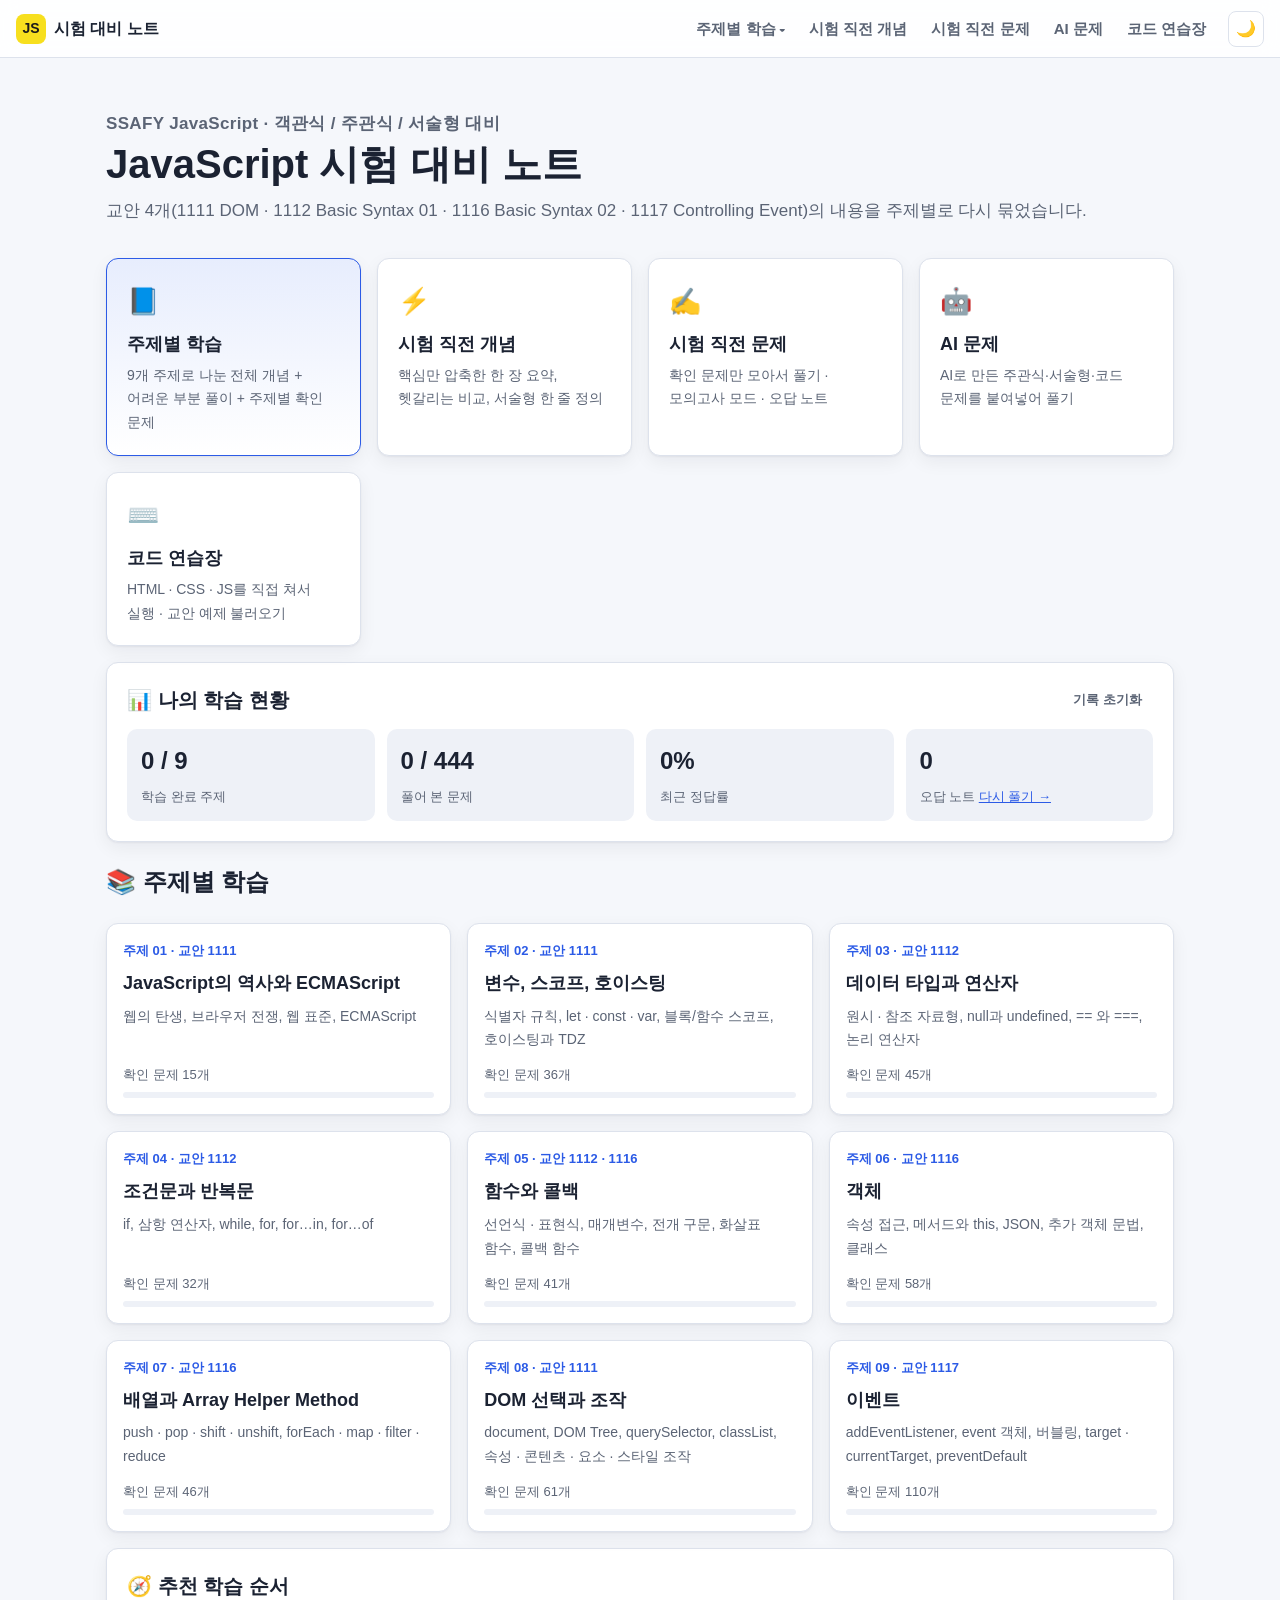
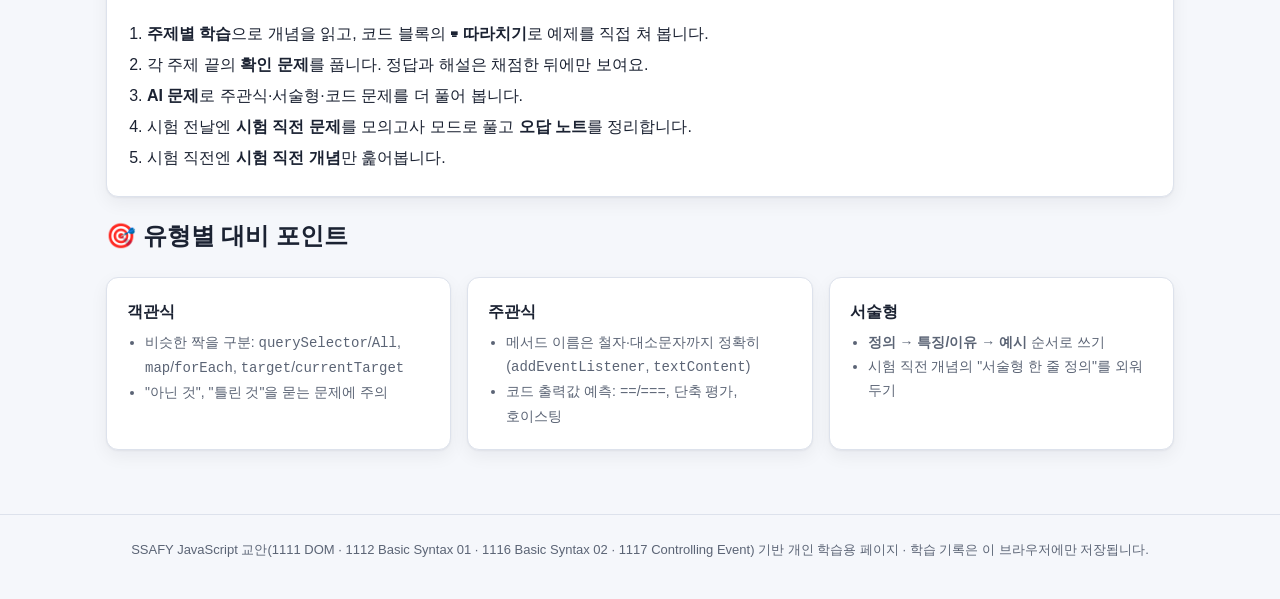
==== index.html @ dbd7b741 "JavaScript 시험 대비 학습 사이트 초기 커밋 - 주제별 개념 페이지 9개, 시험 직전 요약·문제, AI 문제 페이지, 코드 연습장 - 교안 확인 문제 44개 + AI 문제" ====
<!doctype html>
<html lang="ko">
<head>
<meta charset="utf-8">
<meta name="viewport" content="width=device-width, initial-scale=1">
<title>JS 시험 대비 노트</title>
<meta name="description" content="SSAFY JavaScript 교안(DOM, Basic Syntax 01·02, Controlling Event) 기반 객관식·주관식·서술형 시험 대비 학습 페이지">
<script>try{var t=localStorage.getItem('jsstudy:theme');if(t)document.documentElement.dataset.theme=JSON.parse(t)}catch(e){}</script>
<link rel="stylesheet" href="assets/css/style.css">
</head>
<body data-root="." data-page="home">
<header id="site-header"></header>

<main class="container">
  <section class="hero-home">
    <p class="eyebrow">SSAFY JavaScript · 객관식 / 주관식 / 서술형 대비</p>
    <h1>JavaScript 시험 대비 노트</h1>
    <p>교안 4개(1111 DOM · 1112 Basic Syntax 01 · 1116 Basic Syntax 02 · 1117 Controlling Event)의 내용을 주제별로 다시 묶었습니다.</p>
  </section>

  <div class="grid mode-grid">
    <a class="mode-card primary" href="topics/01-history.html">
      <span class="icon">📘</span><h3>주제별 학습</h3>
      <p>9개 주제로 나눈 전체 개념 + 어려운 부분 풀이 + 주제별 확인 문제</p>
    </a>
    <a class="mode-card" href="summary.html">
      <span class="icon">⚡</span><h3>시험 직전 개념</h3>
      <p>핵심만 압축한 한 장 요약, 헷갈리는 비교, 서술형 한 줄 정의</p>
    </a>
    <a class="mode-card" href="exam.html">
      <span class="icon">✍️</span><h3>시험 직전 문제</h3>
      <p>확인 문제만 모아서 풀기 · 모의고사 모드 · 오답 노트</p>
    </a>
    <a class="mode-card" href="ai.html">
      <span class="icon">🤖</span><h3>AI 문제</h3>
      <p>AI로 만든 주관식·서술형·코드 문제를 붙여넣어 풀기</p>
    </a>
    <a class="mode-card" href="playground.html">
      <span class="icon">⌨️</span><h3>코드 연습장</h3>
      <p>HTML · CSS · JS를 직접 쳐서 실행 · 교안 예제 불러오기</p>
    </a>
  </div>

  <section class="panel">
    <div class="row" style="justify-content:space-between">
      <h2 style="margin:0">📊 나의 학습 현황</h2>
      <button type="button" class="btn btn-ghost btn-sm" id="reset-progress">기록 초기화</button>
    </div>
    <div class="stat-row" id="home-stats" style="margin-top:12px"></div>
  </section>

  <section>
    <h2>📚 주제별 학습</h2>
    <div class="grid topic-grid" id="topic-grid"></div>
  </section>

  <section class="panel">
    <h2>🧭 추천 학습 순서</h2>
    <ol class="guide-list">
      <li><b>주제별 학습</b>으로 개념을 읽고, 코드 블록의 <b>⌨ 따라치기</b>로 예제를 직접 쳐 봅니다.</li>
      <li>각 주제 끝의 <b>확인 문제</b>를 풉니다. 정답과 해설은 채점한 뒤에만 보여요.</li>
      <li><b>AI 문제</b>로 주관식·서술형·코드 문제를 더 풀어 봅니다.</li>
      <li>시험 전날엔 <b>시험 직전 문제</b>를 모의고사 모드로 풀고 <b>오답 노트</b>를 정리합니다.</li>
      <li>시험 직전엔 <b>시험 직전 개념</b>만 훑어봅니다.</li>
    </ol>
  </section>

  <section>
    <h2>🎯 유형별 대비 포인트</h2>
    <div class="grid tip-grid">
      <div class="panel">
        <h3>객관식</h3>
        <ul>
          <li>비슷한 짝을 구분: <code>querySelector</code>/<code>All</code>, <code>map</code>/<code>forEach</code>, <code>target</code>/<code>currentTarget</code></li>
          <li>"아닌 것", "틀린 것"을 묻는 문제에 주의</li>
        </ul>
      </div>
      <div class="panel">
        <h3>주관식</h3>
        <ul>
          <li>메서드 이름은 철자·대소문자까지 정확히 (<code>addEventListener</code>, <code>textContent</code>)</li>
          <li>코드 출력값 예측: <code>==</code>/<code>===</code>, 단축 평가, 호이스팅</li>
        </ul>
      </div>
      <div class="panel">
        <h3>서술형</h3>
        <ul>
          <li><b>정의 → 특징/이유 → 예시</b> 순서로 쓰기</li>
          <li>시험 직전 개념의 "서술형 한 줄 정의"를 외워 두기</li>
        </ul>
      </div>
    </div>
  </section>
</main>

<script src="data/topics.js"></script>
<script src="data/questions.js"></script>
<script src="data/ai-questions.js"></script>
<script src="assets/js/common.js"></script>
<script src="assets/js/home.js"></script>
</body>
</html>
---- assets/css/style.css ----
/* =========================================================
   JS 시험 대비 노트 – 공통 스타일
   ========================================================= */
:root {
  --bg: #f5f7fb;
  --surface: #ffffff;
  --surface-2: #eef1f7;
  --border: #dde2ec;
  --text: #1b2232;
  --muted: #5b6475;
  --primary: #2c5be6;
  --primary-ink: #ffffff;
  --primary-weak: #e7edfd;
  --ok: #17803f;
  --ok-weak: #e1f4e8;
  --bad: #c93333;
  --bad-weak: #fde9e9;
  --warn: #a35f00;
  --warn-weak: #fff2db;
  --easy: #6a3fd0;
  --easy-weak: #f1ebfe;
  --tip: #0b7a8a;
  --tip-weak: #e2f5f7;
  --code-bg: #f6f8fa;
  --code-text: #1f2328;
  --code-border: #e1e6ee;
  --inline-code: #eaeef6;
  --tk-kw: #cf222e;
  --tk-str: #0a3069;
  --tk-com: #6e7781;
  --tk-num: #0550ae;
  --tk-fn: #8250df;
  --tk-tag: #116329;
  --tk-attr: #0550ae;
  --tk-bi: #953800;
  --shadow: 0 1px 2px rgba(16, 24, 40, .05), 0 6px 18px rgba(16, 24, 40, .06);
  --radius: 12px;
  --mono: "D2Coding", "JetBrains Mono", Consolas, "SFMono-Regular", Menlo, monospace;
  --sans: -apple-system, BlinkMacSystemFont, "Segoe UI", "Pretendard", "Apple SD Gothic Neo", "Malgun Gothic", "Noto Sans KR", sans-serif;
  --header-h: 58px;
  color-scheme: light;
}

@media (prefers-color-scheme: dark) {
  :root:not([data-theme="light"]) {
    --bg: #0e1320; --surface: #161c2b; --surface-2: #1d2436; --border: #2b3448; --text: #e6e9f0; --muted: #9aa3b5;
    --primary: #7a9bff; --primary-ink: #0e1320; --primary-weak: #1f2a4a;
    --ok: #4cc77d; --ok-weak: #15301f; --bad: #ff7a7a; --bad-weak: #3a1a1d; --warn: #ffb547; --warn-weak: #392b12;
    --easy: #b69bff; --easy-weak: #2a2147; --tip: #55d0dd; --tip-weak: #12303a;
    --code-bg: #0d1117; --code-text: #e6edf3; --code-border: #283041; --inline-code: #232b3e;
    --tk-kw: #ff7b72; --tk-str: #a5d6ff; --tk-com: #8b949e; --tk-num: #79c0ff; --tk-fn: #d2a8ff; --tk-tag: #7ee787; --tk-attr: #79c0ff; --tk-bi: #ffa657;
    --shadow: 0 1px 2px rgba(0, 0, 0, .3), 0 6px 18px rgba(0, 0, 0, .25);
    color-scheme: dark;
  }
}
:root[data-theme="dark"] {
  --bg: #0e1320; --surface: #161c2b; --surface-2: #1d2436; --border: #2b3448; --text: #e6e9f0; --muted: #9aa3b5;
  --primary: #7a9bff; --primary-ink: #0e1320; --primary-weak: #1f2a4a;
  --ok: #4cc77d; --ok-weak: #15301f; --bad: #ff7a7a; --bad-weak: #3a1a1d; --warn: #ffb547; --warn-weak: #392b12;
  --easy: #b69bff; --easy-weak: #2a2147; --tip: #55d0dd; --tip-weak: #12303a;
  --code-bg: #0d1117; --code-text: #e6edf3; --code-border: #283041; --inline-code: #232b3e;
  --tk-kw: #ff7b72; --tk-str: #a5d6ff; --tk-com: #8b949e; --tk-num: #79c0ff; --tk-fn: #d2a8ff; --tk-tag: #7ee787; --tk-attr: #79c0ff; --tk-bi: #ffa657;
  --shadow: 0 1px 2px rgba(0, 0, 0, .3), 0 6px 18px rgba(0, 0, 0, .25);
  color-scheme: dark;
}

* { box-sizing: border-box; }
html { scroll-padding-top: calc(var(--header-h) + 16px); }
body {
  margin: 0; background: var(--bg); color: var(--text); font-family: var(--sans);
  font-size: 16px; line-height: 1.7; -webkit-font-smoothing: antialiased; word-break: keep-all; overflow-wrap: anywhere;
}
a { color: var(--primary); }
img { max-width: 100%; }
button, input, select, textarea { font: inherit; color: inherit; }
code, pre, kbd, .mono { font-family: var(--mono); }
kbd { background: var(--surface-2); border: 1px solid var(--border); border-bottom-width: 2px; border-radius: 6px; padding: 0 6px; font-size: .85em; }
[hidden] { display: none !important; }

/* ---------- 헤더 ---------- */
.site-header {
  position: sticky; top: 0; z-index: 50; height: var(--header-h);
  background: var(--surface);
  background: color-mix(in srgb, var(--surface) 88%, transparent); backdrop-filter: blur(8px); -webkit-backdrop-filter: blur(8px);
  border-bottom: 1px solid var(--border);
}
.nav-inner { max-width: 1280px; margin: 0 auto; height: 100%; display: flex; align-items: center; gap: 12px; padding: 0 16px; }
.brand { display: flex; align-items: center; gap: 8px; font-weight: 800; color: var(--text); text-decoration: none; white-space: nowrap; }
.brand-logo { display: inline-grid; place-items: center; width: 30px; height: 30px; border-radius: 8px; background: #f7df1e; color: #1b1b1b; font-size: 14px; font-weight: 900; }
.nav-links { display: flex; align-items: center; gap: 4px; margin-left: auto; }
.nav-links > a, .nav-topics > summary {
  padding: 6px 10px; border-radius: 8px; color: var(--muted); text-decoration: none; font-weight: 600; font-size: 15px; cursor: pointer; white-space: nowrap; list-style: none;
}
.nav-topics > summary::-webkit-details-marker { display: none; }
.nav-links > a:hover, .nav-topics > summary:hover { background: var(--surface-2); color: var(--text); }
.nav-links > a.active { color: var(--primary); background: var(--primary-weak); }
.nav-topics { position: relative; }
.nav-topics > summary::after { content: " ▾"; font-size: 12px; }
.nav-menu {
  position: absolute; right: 0; top: calc(100% + 6px); width: 300px; background: var(--surface); border: 1px solid var(--border);
  border-radius: var(--radius); box-shadow: var(--shadow); padding: 6px; display: grid;
}
.nav-menu a { padding: 8px 10px; border-radius: 8px; color: var(--text); text-decoration: none; font-size: 15px; }
.nav-menu a:hover { background: var(--surface-2); }
.nav-menu a.active { background: var(--primary-weak); color: var(--primary); font-weight: 700; }
.nav-menu .num { display: inline-block; width: 26px; color: var(--muted); font-variant-numeric: tabular-nums; }
.icon-btn {
  border: 1px solid var(--border); background: var(--surface); border-radius: 8px; width: 36px; height: 36px; cursor: pointer; display: grid; place-items: center; flex: none;
}
.icon-btn:hover { background: var(--surface-2); }
.nav-toggle { display: none; }
@media (max-width: 900px) {
  .nav-toggle { display: grid; margin-left: auto; }
  .nav-links {
    display: none; position: absolute; left: 0; right: 0; top: var(--header-h); flex-direction: column; align-items: stretch;
    background: var(--surface); border-bottom: 1px solid var(--border); padding: 8px 16px 16px; box-shadow: var(--shadow);
  }
  .site-header.open .nav-links { display: flex; max-height: calc(100vh - var(--header-h)); max-height: calc(100dvh - var(--header-h)); overflow-y: auto; }
  .nav-links > a, .nav-topics > summary { padding: 10px 10px; }
  .nav-menu { position: static; width: auto; box-shadow: none; margin-top: 4px; }
}

/* ---------- 공통 레이아웃 ---------- */
.container { max-width: 1100px; margin: 0 auto; padding: 24px 16px 64px; }
.page-hero { padding: 16px 0 8px; }
.page-hero h1 { margin: 0 0 6px; font-size: clamp(26px, 4vw, 34px); line-height: 1.3; }
.page-hero p { margin: 0; color: var(--muted); }
.eyebrow { margin: 0 0 4px; font-size: 13px; font-weight: 700; color: var(--primary); letter-spacing: .02em; }
.panel { background: var(--surface); border: 1px solid var(--border); border-radius: var(--radius); padding: 20px; box-shadow: var(--shadow); margin: 16px 0; }
.panel h2 { margin-top: 0; font-size: 20px; }
.muted { color: var(--muted); }
.small { font-size: 14px; }
.row { display: flex; flex-wrap: wrap; gap: 8px; align-items: center; }
.grid { display: grid; gap: 16px; }
.site-footer { border-top: 1px solid var(--border); color: var(--muted); font-size: 13px; text-align: center; padding: 24px 16px 40px; }

.btn {
  display: inline-flex; align-items: center; justify-content: center; gap: 6px; padding: 8px 14px; border-radius: 10px;
  border: 1px solid var(--border); background: var(--surface); color: var(--text); font-weight: 600; font-size: 15px; cursor: pointer; text-decoration: none; line-height: 1.4;
}
.btn:hover { background: var(--surface-2); }
.btn:disabled { opacity: .5; cursor: not-allowed; }
.btn-primary { background: var(--primary); border-color: var(--primary); color: var(--primary-ink); }
.btn-primary:hover { background: var(--primary); filter: brightness(1.08); }
.btn-primary kbd { background: rgba(255, 255, 255, .18); border-color: rgba(255, 255, 255, .45); color: inherit; }
.btn-ok { background: var(--ok); border-color: var(--ok); color: #fff; }
.btn-bad { background: var(--bad-weak); border-color: var(--bad); color: var(--bad); }
.btn-ghost { border-color: transparent; background: transparent; color: var(--muted); }
.btn-ghost:hover { color: var(--text); }
.btn-sm { padding: 4px 10px; font-size: 13px; border-radius: 8px; }

.badge { display: inline-flex; align-items: center; max-width: 100%; padding: 1px 8px; border-radius: 999px; font-size: 12px; font-weight: 700; background: var(--surface-2); color: var(--muted); white-space: nowrap; overflow: hidden; text-overflow: ellipsis; }
.badge-mc { background: var(--primary-weak); color: var(--primary); }
.badge-short { background: var(--tip-weak); color: var(--tip); }
.badge-essay { background: var(--easy-weak); color: var(--easy); }
.badge-code { background: var(--warn-weak); color: var(--warn); }
.badge-src.is-ai { background: var(--easy-weak); color: var(--easy); }

.toast {
  position: fixed; left: 50%; bottom: 24px; transform: translateX(-50%) translateY(20px); opacity: 0; transition: .2s;
  background: var(--text); color: var(--bg); padding: 10px 16px; border-radius: 10px; font-size: 14px; z-index: 200; pointer-events: none; max-width: calc(100% - 32px);
}
.toast.show { opacity: 1; transform: translateX(-50%) translateY(0); }

/* ---------- 홈 ---------- */
.hero-home { padding: 28px 0 8px; }
.hero-home h1 { font-size: clamp(28px, 5vw, 40px); margin: 0 0 8px; line-height: 1.25; }
.hero-home p { color: var(--muted); margin: 0; font-size: 17px; }
.mode-grid { grid-template-columns: repeat(auto-fit, minmax(240px, 1fr)); margin-top: 24px; }
.mode-card {
  display: block; background: var(--surface); border: 1px solid var(--border); border-radius: var(--radius); padding: 20px; text-decoration: none; color: var(--text);
  box-shadow: var(--shadow); transition: transform .12s, border-color .12s;
}
.mode-card:hover { transform: translateY(-2px); border-color: var(--primary); }
.mode-card .icon { font-size: 26px; }
.mode-card h3 { margin: 6px 0 4px; font-size: 18px; }
.mode-card p { margin: 0; color: var(--muted); font-size: 14px; }
.mode-card.primary { border-color: var(--primary); background: linear-gradient(180deg, var(--primary-weak), var(--surface)); }
.stat-row { display: grid; grid-template-columns: repeat(auto-fit, minmax(140px, 1fr)); gap: 12px; }
.stat { background: var(--surface-2); border-radius: 10px; padding: 12px 14px; }
.stat b { display: block; font-size: 24px; font-variant-numeric: tabular-nums; }
.stat span { color: var(--muted); font-size: 13px; }
.topic-grid { grid-template-columns: repeat(auto-fill, minmax(300px, 1fr)); }
.topic-card {
  display: flex; flex-direction: column; gap: 6px; background: var(--surface); border: 1px solid var(--border); border-radius: var(--radius);
  padding: 16px; text-decoration: none; color: var(--text); box-shadow: var(--shadow); position: relative;
}
.topic-card:hover { border-color: var(--primary); }
.topic-card .no { font-size: 13px; font-weight: 800; color: var(--primary); }
.topic-card h3 { margin: 0; font-size: 18px; }
.topic-card p { margin: 0; color: var(--muted); font-size: 14px; }
.topic-card .meta { display: flex; gap: 8px; flex-wrap: wrap; margin-top: auto; padding-top: 6px; font-size: 13px; color: var(--muted); }
.topic-card .done-mark { position: absolute; top: 14px; right: 14px; font-size: 13px; font-weight: 700; color: var(--ok); }
.meter { height: 6px; background: var(--surface-2); border-radius: 99px; overflow: hidden; }
.meter > i { display: block; height: 100%; background: var(--ok); border-radius: 99px; }
.guide-list { margin: 0; padding-left: 20px; }
.guide-list li { margin: 4px 0; }
.tip-grid { grid-template-columns: repeat(auto-fit, minmax(240px, 1fr)); }
.tip-grid .panel { margin: 0; }
.tip-grid h3 { margin: 0 0 6px; font-size: 16px; }
.tip-grid ul { margin: 0; padding-left: 18px; font-size: 14px; color: var(--muted); }

/* ---------- 주제 페이지 ---------- */
.topic-layout { max-width: 1280px; margin: 0 auto; display: grid; grid-template-columns: 250px minmax(0, 1fr); gap: 32px; padding: 24px 16px 64px; }
.toc { position: sticky; top: calc(var(--header-h) + 16px); align-self: start; max-height: calc(100vh - var(--header-h) - 32px); overflow: auto; font-size: 14px; }
.toc-title { font-weight: 800; font-size: 13px; color: var(--muted); margin: 0 0 8px; }
.toc a { display: block; padding: 4px 10px; color: var(--muted); text-decoration: none; border-left: 2px solid var(--border); line-height: 1.45; }
.toc a.lv3 { padding-left: 22px; font-size: 13px; }
.toc a:hover { color: var(--text); }
.toc a.active { color: var(--primary); border-left-color: var(--primary); font-weight: 700; }
.toc-mobile { display: none; }
@media (max-width: 980px) {
  .topic-layout { grid-template-columns: minmax(0, 1fr); }
  .toc { display: none; }
  .toc-mobile { display: block; margin: 8px 0 16px; }
  .toc-mobile summary { cursor: pointer; font-weight: 700; }
  .toc-mobile a { display: block; padding: 3px 0; font-size: 14px; }
  .toc-mobile a.lv3 { padding-left: 14px; }
}
.topic-main { min-width: 0; }
.topic-title { margin: 0 0 6px; font-size: clamp(26px, 4vw, 34px); line-height: 1.3; }
.topic-desc { margin: 0 0 12px; color: var(--muted); }
.legend { display: flex; flex-wrap: wrap; gap: 6px 14px; font-size: 13px; color: var(--muted); margin: 8px 0 0; }
.topic-actions { display: flex; flex-wrap: wrap; gap: 8px; align-items: center; margin: 12px 0 4px; }
.done-check { display: inline-flex; align-items: center; gap: 6px; font-weight: 600; font-size: 15px; cursor: pointer; padding: 6px 10px; border: 1px solid var(--border); border-radius: 10px; background: var(--surface); }
.done-check input { width: 18px; height: 18px; accent-color: var(--ok); }
.topic-nav { display: grid; grid-template-columns: 1fr 1fr; gap: 12px; margin-top: 40px; }
.topic-nav a { display: block; padding: 14px 16px; border: 1px solid var(--border); border-radius: var(--radius); background: var(--surface); text-decoration: none; color: var(--text); }
.topic-nav a:hover { border-color: var(--primary); }
.topic-nav small { display: block; color: var(--muted); }
.topic-nav .next { text-align: right; grid-column: 2; }
.loading { color: var(--muted); }
.error-box { background: var(--bad-weak); border: 1px solid var(--bad); border-radius: var(--radius); padding: 16px; }

/* ---------- 마크다운 본문 ---------- */
.md { font-size: 16.5px; }
.md h1 { font-size: 28px; }
.md h2 { font-size: 24px; margin: 48px 0 12px; padding-bottom: 8px; border-bottom: 1px solid var(--border); line-height: 1.35; }
.md h3 { font-size: 19px; margin: 32px 0 8px; line-height: 1.4; }
.md h4 { font-size: 17px; margin: 24px 0 6px; }
.md > :first-child { margin-top: 0; }
.md p { margin: 10px 0; }
.md ul, .md ol { padding-left: 24px; margin: 8px 0; }
.md li { margin: 3px 0; }
.md li > ul, .md li > ol { margin: 2px 0; }
.md :not(pre) > code { background: var(--inline-code); padding: 1px 6px; border-radius: 6px; font-size: .88em; }
.md hr { border: 0; border-top: 1px dashed var(--border); margin: 32px 0; }
.md strong { font-weight: 800; }
.table-wrap { overflow-x: auto; margin: 12px 0; border: 1px solid var(--border); border-radius: 10px; }
.md table { border-collapse: collapse; width: 100%; font-size: 15px; background: var(--surface); }
.md th, .md td { border-bottom: 1px solid var(--border); padding: 8px 12px; text-align: left; vertical-align: top; }
.md th { background: var(--surface-2); font-weight: 800; white-space: nowrap; }
.md tr:last-child td { border-bottom: 0; }
.md blockquote { margin: 14px 0; padding: 12px 16px; border-left: 4px solid var(--border); background: var(--surface); border-radius: 0 10px 10px 0; }
.md blockquote > :first-child { margin-top: 0; }
.md blockquote > :last-child { margin-bottom: 0; }
.md blockquote.callout-easy { border-left-color: var(--easy); background: var(--easy-weak); }
.md blockquote.callout-tip { border-left-color: var(--tip); background: var(--tip-weak); }
.md blockquote.callout-warn { border-left-color: var(--warn); background: var(--warn-weak); }
.md blockquote.callout-extra { border-left-color: var(--primary); background: var(--primary-weak); }
.md blockquote.callout-def { border-left-color: var(--ok); background: var(--ok-weak); }
.md details { margin: 12px 0; border: 1px solid var(--border); border-radius: 10px; background: var(--surface); padding: 0 14px; }
.md details > summary { cursor: pointer; font-weight: 700; padding: 10px 0; color: var(--primary); }
.md details[open] { padding-bottom: 12px; }

/* ---------- 코드 블록 ---------- */
.code-block { margin: 14px 0; border: 1px solid var(--code-border); border-radius: 10px; overflow: hidden; background: var(--code-bg); }
.code-bar { display: flex; align-items: center; justify-content: space-between; gap: 8px; padding: 4px 6px 4px 12px; border-bottom: 1px solid var(--code-border); font-size: 12px; color: var(--muted); background: var(--surface-2); background: color-mix(in srgb, var(--code-bg) 80%, var(--surface-2)); }
.code-lang { font-weight: 700; text-transform: uppercase; letter-spacing: .04em; }
.code-actions { display: flex; gap: 2px; flex-wrap: wrap; }
.code-actions button { border: 0; background: transparent; color: var(--muted); font-size: 12.5px; font-weight: 600; padding: 4px 8px; border-radius: 6px; cursor: pointer; }
.code-actions button:hover { background: var(--surface-2); color: var(--text); }
.code-block pre, pre.q-code { margin: 0; padding: 14px 16px; overflow-x: auto; background: var(--code-bg); color: var(--code-text); font-size: 14px; line-height: 1.6; tab-size: 2; }
pre.q-code { border: 1px solid var(--code-border); border-radius: 10px; margin: 10px 0; }
.code-block pre code, pre.q-code code { background: none; padding: 0; font-size: inherit; }
.hljs-keyword, .hljs-selector-tag, .hljs-meta .hljs-keyword { color: var(--tk-kw); }
.hljs-string, .hljs-regexp, .hljs-template-string { color: var(--tk-str); }
.hljs-comment, .hljs-quote { color: var(--tk-com); font-style: italic; }
.hljs-number, .hljs-literal, .hljs-attr, .hljs-variable.constant_ { color: var(--tk-num); }
.hljs-title, .hljs-title.function_, .hljs-title.class_ { color: var(--tk-fn); }
.hljs-name, .hljs-selector-class, .hljs-selector-id { color: var(--tk-tag); }
.hljs-attribute, .hljs-property { color: var(--tk-attr); }
.hljs-built_in, .hljs-variable.language_, .hljs-params { color: var(--tk-bi); }
.hljs-subst { color: var(--code-text); }
.hljs-tag { color: var(--code-text); }

/* ---------- 문제 카드 ---------- */
.quiz-section { margin-top: 56px; }
.quiz-section > h2 { font-size: 24px; margin: 0 0 4px; }
.quiz-sub { font-size: 18px; margin: 28px 0 8px; }
.q-list { display: grid; grid-template-columns: minmax(0, 1fr); gap: 16px; margin-top: 16px; }
.q-card { min-width: 0; background: var(--surface); border: 1px solid var(--border); border-radius: var(--radius); padding: 18px 20px; box-shadow: var(--shadow); scroll-margin-top: calc(var(--header-h) + 80px); }
.q-card.is-correct { border-color: var(--ok); }
.q-card.is-wrong { border-color: var(--bad); }
.q-head { display: flex; flex-wrap: wrap; gap: 6px; align-items: center; margin-bottom: 8px; }
.q-no { display: inline-grid; place-items: center; min-width: 28px; height: 28px; padding: 0 6px; border-radius: 8px; background: var(--text); color: var(--bg); font-weight: 800; font-size: 14px; }
.q-status { margin-left: auto; font-size: 13px; font-weight: 700; color: var(--muted); }
.q-status.ok { color: var(--ok); }
.q-status.bad { color: var(--bad); }
.q-status.wait { color: var(--warn); }
.q-text { font-size: 17px; font-weight: 600; line-height: 1.6; }
.q-text code, .q-opt code, .q-feedback code { background: var(--inline-code); padding: 1px 6px; border-radius: 6px; font-size: .9em; }
.q-options { display: grid; grid-template-columns: minmax(0, 1fr); gap: 8px; margin: 12px 0 4px; }
.q-opt { min-width: 0; display: flex; gap: 10px; align-items: flex-start; padding: 10px 12px; border: 1px solid var(--border); border-radius: 10px; cursor: pointer; background: var(--surface); }
.q-opt:hover { background: var(--surface-2); }
.q-opt input { margin-top: 5px; accent-color: var(--primary); flex: none; }
.q-opt .opt-key { font-weight: 800; color: var(--muted); flex: none; }
.q-opt .opt-text { flex: 1; min-width: 0; }
.q-opt .opt-text pre.q-code { margin: 0; }
.q-opt.selected { border-color: var(--primary); background: var(--primary-weak); }
.q-opt.is-answer { border-color: var(--ok); background: var(--ok-weak); }
.q-opt.is-answer .opt-key::after { content: " ✓"; color: var(--ok); }
.q-opt.is-wrong { border-color: var(--bad); background: var(--bad-weak); }
.q-input, .q-textarea, .code-input {
  width: 100%; border: 1px solid var(--border); border-radius: 10px; background: var(--surface); padding: 10px 12px; margin-top: 12px;
}
.q-input:focus, .q-textarea:focus, .code-input:focus { outline: 2px solid var(--primary); outline-offset: 1px; border-color: transparent; }
.q-textarea { resize: vertical; min-height: 110px; line-height: 1.6; }
.code-input { font-family: var(--mono); font-size: 14px; line-height: 1.6; tab-size: 2; resize: vertical; min-height: 160px; background: var(--code-bg); color: var(--code-text); white-space: pre; overflow: auto; }
.q-actions { display: flex; flex-wrap: wrap; gap: 8px; margin-top: 12px; }
.q-actions:empty { display: none; }
.q-console { margin-top: 10px; }
.q-feedback { margin-top: 14px; padding: 14px 16px; border-radius: 10px; background: var(--surface-2); font-size: 15.5px; }
.q-feedback p { margin: 6px 0; }
.q-feedback .result { font-weight: 800; font-size: 16px; margin-bottom: 6px; }
.q-feedback .result.ok { color: var(--ok); }
.q-feedback .result.bad { color: var(--bad); }
.q-feedback .result.wait { color: var(--warn); }
.q-feedback .expl, .q-feedback .extra, .q-feedback .model { margin-top: 10px; }
.q-feedback .extra { padding: 10px 12px; border-radius: 8px; background: var(--easy-weak); }
.q-feedback .model > div { margin-top: 4px; white-space: pre-wrap; }
.kws { margin-top: 10px; }
.kw { display: inline-block; margin: 4px 6px 0 0; padding: 2px 8px; border-radius: 999px; background: var(--surface); border: 1px solid var(--border); font-size: 13px; }
.kw.hit { border-color: var(--ok); color: var(--ok); background: var(--ok-weak); }
.self-grade { display: flex; flex-wrap: wrap; gap: 8px; align-items: center; margin-top: 12px; font-weight: 700; }
/* 빈칸 여러 개 */
.q-blanks { display: grid; gap: 8px; }
.q-blank { display: grid; grid-template-columns: minmax(64px, max-content) minmax(0, 1fr); gap: 10px; align-items: center; }
.q-blank-label { font-weight: 700; font-size: 14px; color: var(--muted); max-width: 240px; overflow-wrap: anywhere; }
.q-blank.ok .q-input { border-color: var(--ok); background: var(--ok-weak); }
.q-blank.bad .q-input { border-color: var(--bad); background: var(--bad-weak); }
.blank-answers { list-style: none; padding: 0; margin: 6px 0 4px; font-size: 14px; }
.blank-answers li { padding: 3px 0; overflow-wrap: anywhere; }
.blank-answers .bad b { color: var(--bad); }
/* 서술형 채점 기준표 */
.rubric { margin-top: 12px; }
.rubric-list { list-style: none; padding: 0; margin: 8px 0 0; display: grid; gap: 6px; }
.rubric-list label { display: grid; grid-template-columns: auto minmax(0, 1fr) auto; gap: 8px; align-items: start; padding: 8px 10px; border: 1px solid var(--border); border-radius: 8px; background: var(--surface); cursor: pointer; font-size: 14px; line-height: 1.55; }
.rubric-list input { margin-top: 4px; width: 16px; height: 16px; }
.rubric-list label:has(input:checked) { border-color: var(--ok); background: var(--ok-weak); }
.rubric-pts { font-weight: 700; white-space: nowrap; color: var(--muted); }
.rubric-text .kw { margin: 0 0 0 4px; font-size: 12px; padding: 0 6px; }
.rubric-score b { font-size: 18px; }
.review-note { margin-top: 10px; }
.test-list { list-style: none; padding: 0; margin: 8px 0 0; font-size: 14px; }
.test-list li { padding: 4px 0; }
.test-list .ok { color: var(--ok); }
.test-list .bad { color: var(--bad); }
.test-list small { display: block; color: var(--muted); font-family: var(--mono); padding-left: 22px; }

/* ---------- 콘솔 ---------- */
.console { background: var(--code-bg); border: 1px solid var(--code-border); border-radius: 10px; font-family: var(--mono); font-size: 13.5px; padding: 8px 0; max-height: 280px; overflow: auto; }
.console:empty::before { content: "실행 결과가 여기에 표시됩니다."; display: block; padding: 2px 12px; color: var(--muted); font-family: var(--sans); }
.log { padding: 2px 12px; white-space: pre-wrap; word-break: break-all; border-bottom: 1px solid color-mix(in srgb, var(--code-border) 50%, transparent); color: var(--code-text); }
.log:last-child { border-bottom: 0; }
.log-error { color: var(--bad); background: var(--bad-weak); }
.log-warn { color: var(--warn); background: var(--warn-weak); }
.log-info { color: var(--tip); }
.log-sys { color: var(--muted); font-family: var(--sans); font-size: 12.5px; }
.runner-hidden { position: absolute; width: 0; height: 0; border: 0; visibility: hidden; }

/* ---------- 시험 페이지 ---------- */
.exam-form fieldset { border: 0; padding: 0; margin: 0 0 16px; }
.exam-form legend { font-weight: 800; margin-bottom: 6px; padding: 0; }
.chips { display: flex; flex-wrap: wrap; gap: 6px; }
.chip { display: inline-flex; align-items: center; gap: 6px; padding: 5px 12px; border: 1px solid var(--border); border-radius: 999px; cursor: pointer; font-size: 14px; background: var(--surface); user-select: none; }
.chip:has(input:checked) { border-color: var(--primary); background: var(--primary-weak); color: var(--primary); font-weight: 700; }
.chip input { accent-color: var(--primary); margin: 0; }
.mode-options { display: grid; grid-template-columns: repeat(auto-fit, minmax(240px, 1fr)); gap: 8px; }
.mode-opt { display: flex; gap: 10px; padding: 12px; border: 1px solid var(--border); border-radius: 10px; cursor: pointer; }
.mode-opt:has(input:checked) { border-color: var(--primary); background: var(--primary-weak); }
.mode-opt b { display: block; }
.mode-opt span { font-size: 13px; color: var(--muted); }
.exam-bar {
  position: sticky; top: var(--header-h); z-index: 20; display: flex; flex-wrap: wrap; align-items: center; gap: 12px; padding: 10px 14px; margin: 16px 0;
  background: var(--surface);
  background: color-mix(in srgb, var(--surface) 92%, transparent); backdrop-filter: blur(8px); border: 1px solid var(--border); border-radius: var(--radius); box-shadow: var(--shadow);
}
.exam-bar .progress { flex: 1 1 180px; }
.exam-bar .progress .meter > i { background: var(--primary); }
.exam-bar .count { font-weight: 700; font-variant-numeric: tabular-nums; font-size: 14px; }
.result-panel { border-color: var(--primary); }
.score-big { font-size: 40px; font-weight: 900; line-height: 1.1; font-variant-numeric: tabular-nums; }
.jump-list { display: flex; flex-wrap: wrap; gap: 6px; margin-top: 8px; }
.jump-list a { display: inline-grid; place-items: center; min-width: 34px; height: 30px; padding: 0 8px; border-radius: 8px; text-decoration: none; font-weight: 700; font-size: 14px; }
.jump-list a.ok { background: var(--ok-weak); color: var(--ok); }
.jump-list a.bad { background: var(--bad-weak); color: var(--bad); }
.jump-list a.wait { background: var(--warn-weak); color: var(--warn); }
.history-list { list-style: none; padding: 0; margin: 0; font-size: 14px; }
.history-list li { display: flex; justify-content: space-between; gap: 12px; padding: 6px 0; border-bottom: 1px solid var(--border); }
.history-list li:last-child { border-bottom: 0; }
.empty-state { text-align: center; padding: 32px 16px; color: var(--muted); }
.empty-state .big { font-size: 40px; }

/* ---------- AI 페이지 ---------- */
.prompt-box { width: 100%; min-height: 260px; font-family: var(--mono); font-size: 13px; line-height: 1.55; border: 1px solid var(--border); border-radius: 10px; padding: 12px; background: var(--code-bg); color: var(--code-text); resize: vertical; }
.import-box { width: 100%; min-height: 180px; font-family: var(--mono); font-size: 13px; border: 1px solid var(--border); border-radius: 10px; padding: 12px; background: var(--surface); resize: vertical; }
.msg-list { margin: 8px 0 0; padding-left: 20px; font-size: 14px; }
.msg-list .err { color: var(--bad); }
.msg-list .ok { color: var(--ok); }
.count-table { font-size: 14px; border-collapse: collapse; width: 100%; }
.count-table th, .count-table td { padding: 6px 10px; border-bottom: 1px solid var(--border); text-align: left; }
.count-table td.num { text-align: right; font-variant-numeric: tabular-nums; }

/* ---------- 코드 연습장 ---------- */
.pg-wrap { max-width: 1400px; margin: 0 auto; padding: 16px; }
.pg-toolbar { display: flex; flex-wrap: wrap; gap: 8px; align-items: center; margin-bottom: 12px; }
.pg-toolbar select { padding: 7px 10px; border: 1px solid var(--border); border-radius: 10px; background: var(--surface); max-width: 100%; }
.pg-toolbar label { display: inline-flex; gap: 6px; align-items: center; font-size: 14px; }
.pg-grid { display: grid; grid-template-columns: minmax(0, 1fr) minmax(0, 1fr); gap: 12px; min-height: calc(100vh - var(--header-h) - 120px); }
@media (max-width: 900px) { .pg-grid { grid-template-columns: minmax(0, 1fr); } }
.pg-pane { display: flex; flex-direction: column; background: var(--surface); border: 1px solid var(--border); border-radius: var(--radius); overflow: hidden; min-height: 300px; }
.pg-tabs { display: flex; gap: 2px; padding: 6px 6px 0; border-bottom: 1px solid var(--border); background: var(--surface-2); }
.pg-tabs button { border: 0; background: transparent; padding: 7px 14px; border-radius: 8px 8px 0 0; font-weight: 700; font-size: 14px; color: var(--muted); cursor: pointer; }
.pg-tabs button.active { background: var(--surface); color: var(--text); }
.pg-tabs .dot { display: inline-block; width: 6px; height: 6px; border-radius: 50%; background: var(--primary); margin-left: 4px; vertical-align: middle; }
.pg-editor { flex: 1; margin: 0; border: 0; border-radius: 0; min-height: 360px; resize: none; }
.pg-editor:focus { outline: none; }
.pg-preview { flex: 1; border: 0; width: 100%; min-height: 220px; background: #fff; }
.pg-console-head { display: flex; justify-content: space-between; align-items: center; padding: 6px 10px; border-top: 1px solid var(--border); background: var(--surface-2); font-size: 13px; font-weight: 700; }
.pg-console { border: 0; border-radius: 0; max-height: 240px; min-height: 120px; }

/* ---------- 따라치기 모달 ---------- */
.modal { position: fixed; inset: 0; z-index: 100; background: rgba(10, 14, 24, .55); display: grid; place-items: center; padding: 16px; }
.modal-box { width: min(900px, 100%); max-height: calc(100vh - 32px); overflow: auto; background: var(--surface); border-radius: 14px; box-shadow: 0 20px 60px rgba(0, 0, 0, .35); padding: 18px 20px; }
.modal-head { display: flex; align-items: center; gap: 12px; }
.modal-head h3 { margin: 0; font-size: 18px; }
.modal-head .icon-btn { margin-left: auto; }
.typing-stats { display: flex; flex-wrap: wrap; gap: 14px; font-size: 13px; color: var(--muted); margin: 8px 0; font-variant-numeric: tabular-nums; }
.typing-stats b { color: var(--text); }
.typing-target { margin: 0; padding: 12px 14px; background: var(--code-bg); border: 1px solid var(--code-border); border-radius: 10px; font-family: var(--mono); font-size: 14px; line-height: 1.6; white-space: pre; overflow-x: auto; color: var(--muted); max-height: 40vh; }
.typing-target span.ok { color: var(--ok); }
.typing-target span.bad { color: #fff; background: var(--bad); border-radius: 2px; }
.typing-target span.cur { box-shadow: inset 0 -2px 0 var(--primary); background: var(--primary-weak); }
.typing-target span.nl { color: var(--border); }
.typing-target span.nl.ok { color: var(--ok); opacity: .5; }
.typing-done { margin-top: 10px; padding: 10px 12px; border-radius: 10px; background: var(--ok-weak); color: var(--ok); font-weight: 700; }
.modal-foot { display: flex; flex-wrap: wrap; gap: 8px; margin-top: 12px; }

/* ---------- 기호 입력 줄 (터치 기기에서만 보임) ---------- */
.symbol-bar { display: none; }
@media (hover: none) and (pointer: coarse) {
  .symbol-bar {
    display: flex; gap: 4px; overflow-x: auto; padding: 6px 4px; margin-top: 8px; -webkit-overflow-scrolling: touch; scrollbar-width: none;
    background: var(--surface-2); border: 1px solid var(--border); border-radius: 10px;
  }
  .symbol-bar::-webkit-scrollbar { display: none; }
  .symbol-bar button {
    flex: none; min-width: 38px; height: 36px; padding: 0 8px; border: 1px solid var(--border); border-radius: 8px;
    background: var(--surface); font-family: var(--mono); font-size: 16px; font-weight: 700; touch-action: manipulation;
  }
  .symbol-bar button:active { background: var(--primary-weak); }
  .symbol-bar + .code-input, .symbol-bar + .typing-input { margin-top: 6px; }
  .pg-pane .symbol-bar { margin: 0; border-radius: 0; border-width: 0 0 1px; }
  /* 키보드 단축키 안내는 터치 기기에선 의미가 없음 */
  .btn kbd, .kbd-hint { display: none; }
}

/* ---------- 작은 화면 ---------- */
@media (max-width: 768px) {
  /* iOS는 16px 미만 입력칸에 포커스하면 화면을 확대하므로 16px로 맞춘다 */
  input, textarea, select { font-size: 16px !important; }
  .code-input { line-height: 1.5; }
}
@media (max-width: 640px) {
  .q-blank { grid-template-columns: minmax(0, 1fr); gap: 4px; }
  .q-blank-label { white-space: normal; }
  .rubric-list label { grid-template-columns: auto minmax(0, 1fr); }
  .rubric-pts { grid-column: 2; }
  :root { --header-h: 54px; }
  body { font-size: 15.5px; }
  .nav-inner { gap: 8px; padding: 0 12px; }
  .brand { font-size: 15px; }
  .container { padding: 16px 16px 48px; }
  .topic-layout { padding: 16px 16px 48px; gap: 0; }
  .page-hero h1, .topic-title { font-size: 26px; }
  .panel { padding: 16px; margin: 12px 0; }
  .hero-home { padding-top: 16px; }
  .hero-home p { font-size: 15.5px; }
  .mode-grid { margin-top: 16px; gap: 10px; }
  .mode-card { padding: 14px 16px; display: grid; grid-template-columns: auto 1fr; column-gap: 12px; align-items: center; }
  .mode-card .icon { grid-row: span 2; font-size: 24px; }
  .mode-card h3 { margin: 0; font-size: 16px; }
  .stat-row { grid-template-columns: 1fr 1fr; gap: 8px; }
  .stat b { font-size: 20px; }
  .topic-grid { gap: 10px; }
  .topic-card { padding: 14px; }
  .tip-grid { gap: 10px; }

  .md { font-size: 16px; }
  .md h2 { font-size: 21px; margin: 36px 0 10px; }
  .md h3 { font-size: 17.5px; margin: 26px 0 6px; }
  .md ul, .md ol { padding-left: 20px; }
  .md blockquote { padding: 10px 12px; }
  .md th { white-space: normal; }
  .md th, .md td { padding: 6px 8px; font-size: 14px; }
  .legend { font-size: 12.5px; gap: 4px 10px; }
  .topic-actions { gap: 6px; }
  .topic-actions .btn, .done-check { font-size: 14px; padding: 6px 10px; }
  .toc-mobile { border: 1px solid var(--border); border-radius: 10px; padding: 8px 12px; background: var(--surface); }
  .toc-mobile[open] > div { max-height: 50vh; overflow-y: auto; margin-top: 6px; }
  .topic-nav { grid-template-columns: 1fr; gap: 8px; margin-top: 28px; }
  .topic-nav .next { grid-column: 1; }

  .code-block { margin: 12px -4px; }
  .code-block pre, pre.q-code { font-size: 13px; padding: 12px; }
  .code-bar { flex-wrap: wrap; padding: 2px 4px 2px 10px; }
  .code-actions button { padding: 6px 8px; }

  .quiz-section { margin-top: 40px; }
  .q-card { padding: 14px; }
  .q-text { font-size: 16px; }
  .q-opt { padding: 10px; gap: 8px; }
  .q-feedback { padding: 12px; font-size: 15px; }
  .q-actions .btn { flex: 1 1 auto; }
  .exam-bar { padding: 6px 8px 8px; gap: 4px 8px; margin: 12px 0; flex-wrap: wrap; }
  .exam-bar .count { margin-right: auto; }
  .exam-bar .btn { padding: 5px 10px; font-size: 14px; }
  .exam-bar .progress { flex-basis: 100%; order: 3; }
  .exam-bar .meter { height: 4px; }
  .md td:first-child, .md th:first-child { min-width: 4.5em; }
  .score-big { font-size: 32px; }
  .mode-options { grid-template-columns: 1fr; }
  .chip { font-size: 13.5px; padding: 5px 10px; }
  .history-list li { flex-direction: column; gap: 0; }
  .row > select { flex: 1 1 140px; min-width: 0; max-width: 100%; }
  .row > .row { flex: 1 1 100%; min-width: 0; }
  .row > h2 { margin: 0; }

  .pg-wrap { padding: 12px; }
  .pg-toolbar { gap: 6px; }
  .pg-toolbar select { flex: 1 1 100%; order: -1; }
  .pg-toolbar > span[style] { display: none; }
  .pg-toolbar .btn { padding: 7px 10px; font-size: 14px; }
  .pg-grid { min-height: 0; }
  .pg-pane { min-height: 0; }
  .pg-editor { min-height: 280px; }
  .pg-preview { min-height: 220px; }

  .modal { padding: 0; place-items: stretch; }
  .modal-box { width: 100%; max-height: none; height: 100%; border-radius: 0; padding: 14px; display: flex; flex-direction: column; }
  .modal-box > * { flex: none; }
  .typing-target { max-height: 30vh; font-size: 13px; padding: 10px; }
  .typing-input { min-height: 140px; }
  .modal-foot .btn { flex: 1 1 auto; }

  .toast { bottom: calc(16px + env(safe-area-inset-bottom)); }
  .site-footer { padding-bottom: calc(32px + env(safe-area-inset-bottom)); }
}
@media (max-width: 360px) {
  .brand span:last-child { display: none; }
  .stat-row { grid-template-columns: 1fr; }
}

/* ---------- 인쇄 ---------- */
@media print {
  .site-header, .toc, .toc-mobile, .code-bar, .topic-actions, .topic-nav, .site-footer, .no-print { display: none !important; }
  body { background: #fff; color: #000; }
  .topic-layout { display: block; padding: 0; }
  .md h2 { break-after: avoid; }
  .code-block, .md table, .md blockquote { break-inside: avoid; }
}
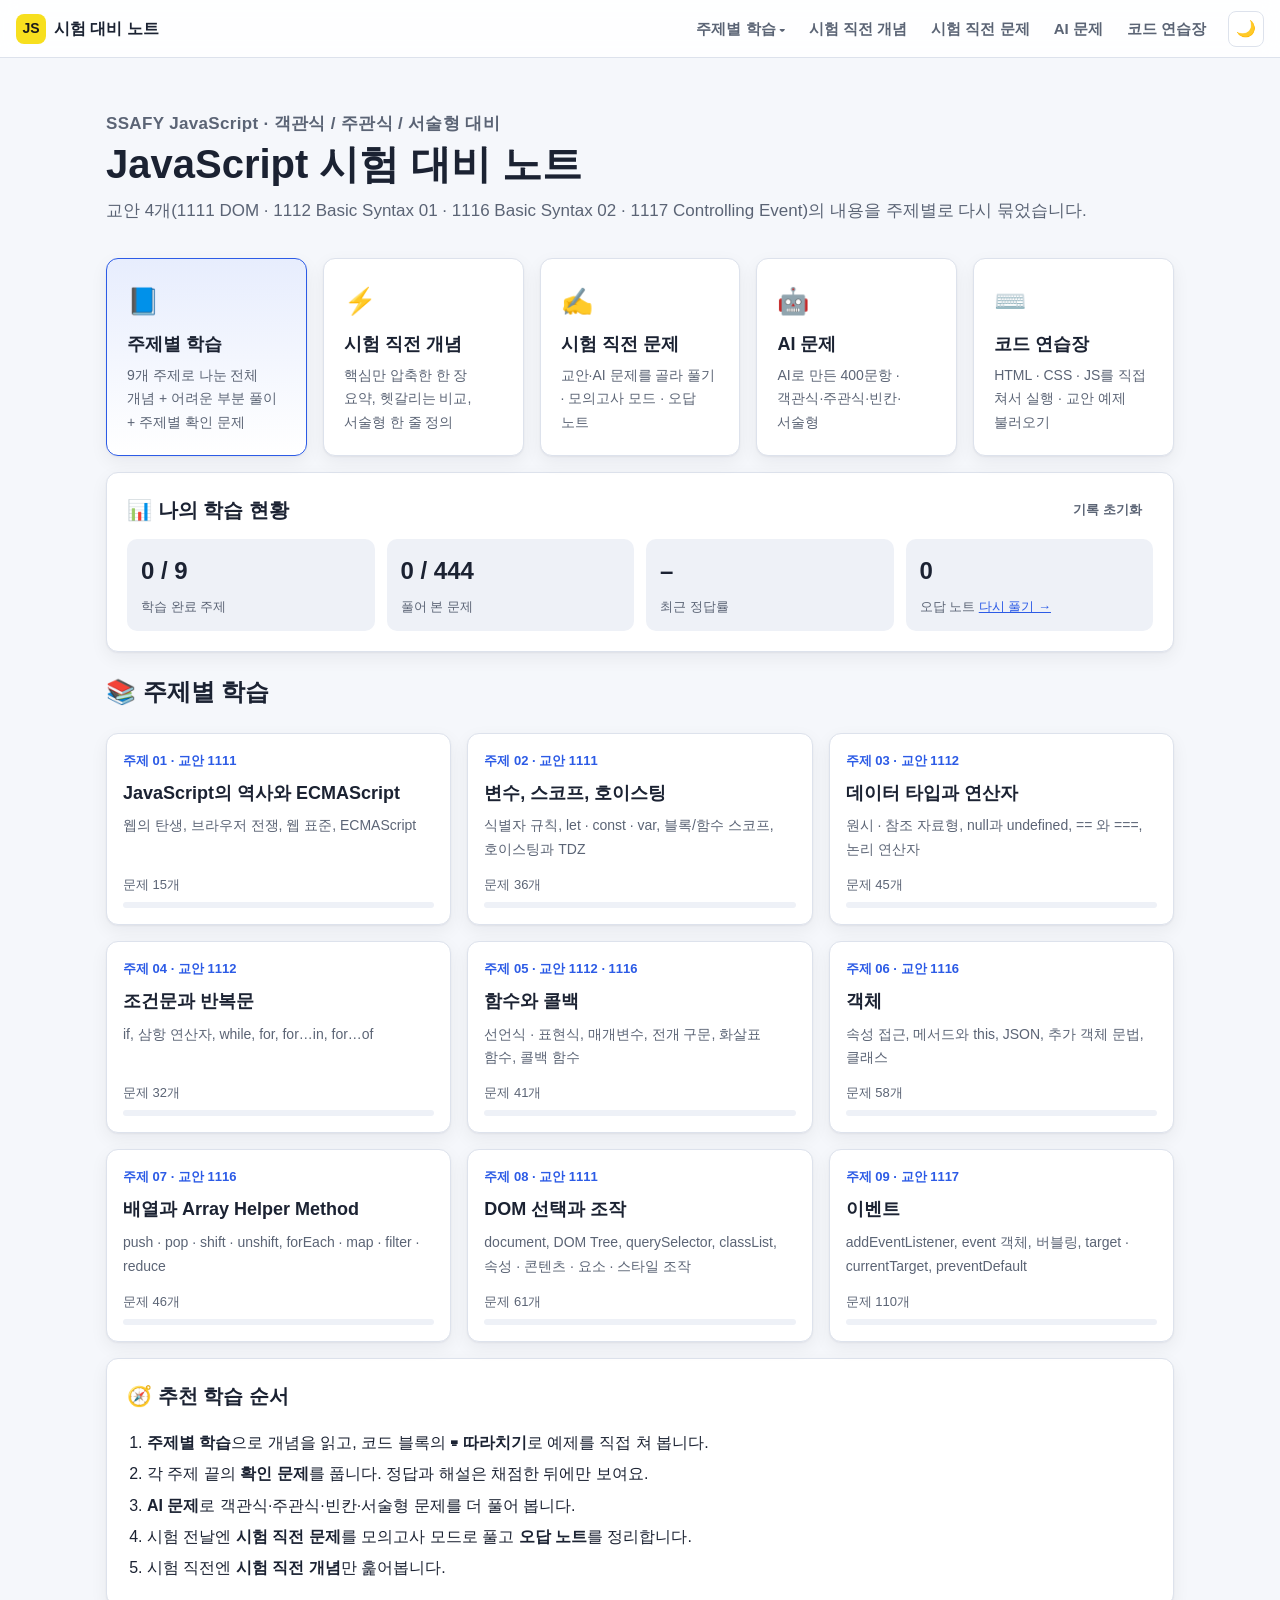
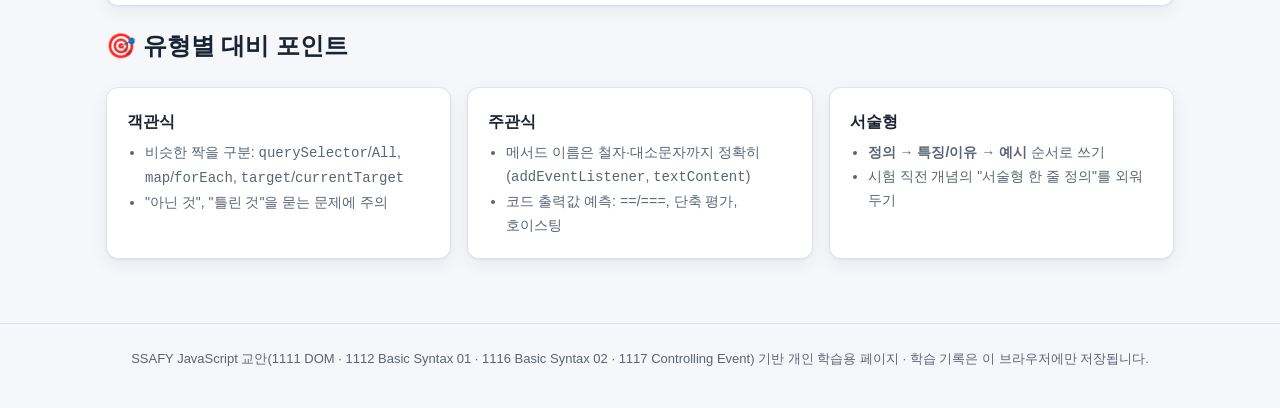
==== commit 20b7b2ac: "화면 개선: 홈 카드 배치, 본문 폭, AI 페이지 순서, 빈칸 정렬 - 홈: 메뉴 카드 5개 한 줄 배치, AI 문제 설명 갱신, 기록 없을 때 정답률 '–' - 주제·요약: 상" ====
--- a/index.html
+++ b/index.html
@@ -29,11 +29,11 @@
     </a>
     <a class="mode-card" href="exam.html">
       <span class="icon">✍️</span><h3>시험 직전 문제</h3>
-      <p>확인 문제만 모아서 풀기 · 모의고사 모드 · 오답 노트</p>
+      <p>교안·AI 문제를 골라 풀기 · 모의고사 모드 · 오답 노트</p>
     </a>
     <a class="mode-card" href="ai.html">
       <span class="icon">🤖</span><h3>AI 문제</h3>
-      <p>AI로 만든 주관식·서술형·코드 문제를 붙여넣어 풀기</p>
+      <p>AI로 만든 400문항 · 객관식·주관식·빈칸·서술형</p>
     </a>
     <a class="mode-card" href="playground.html">
       <span class="icon">⌨️</span><h3>코드 연습장</h3>
@@ -59,7 +59,7 @@
     <ol class="guide-list">
       <li><b>주제별 학습</b>으로 개념을 읽고, 코드 블록의 <b>⌨ 따라치기</b>로 예제를 직접 쳐 봅니다.</li>
       <li>각 주제 끝의 <b>확인 문제</b>를 풉니다. 정답과 해설은 채점한 뒤에만 보여요.</li>
-      <li><b>AI 문제</b>로 주관식·서술형·코드 문제를 더 풀어 봅니다.</li>
+      <li><b>AI 문제</b>로 객관식·주관식·빈칸·서술형 문제를 더 풀어 봅니다.</li>
       <li>시험 전날엔 <b>시험 직전 문제</b>를 모의고사 모드로 풀고 <b>오답 노트</b>를 정리합니다.</li>
       <li>시험 직전엔 <b>시험 직전 개념</b>만 훑어봅니다.</li>
     </ol>
--- a/assets/css/style.css
+++ b/assets/css/style.css
@@ -166,7 +166,7 @@
 .hero-home { padding: 28px 0 8px; }
 .hero-home h1 { font-size: clamp(28px, 5vw, 40px); margin: 0 0 8px; line-height: 1.25; }
 .hero-home p { color: var(--muted); margin: 0; font-size: 17px; }
-.mode-grid { grid-template-columns: repeat(auto-fit, minmax(240px, 1fr)); margin-top: 24px; }
+.mode-grid { grid-template-columns: repeat(auto-fit, minmax(190px, 1fr)); margin-top: 24px; }
 .mode-card {
   display: block; background: var(--surface); border: 1px solid var(--border); border-radius: var(--radius); padding: 20px; text-decoration: none; color: var(--text);
   box-shadow: var(--shadow); transition: transform .12s, border-color .12s;
@@ -217,11 +217,11 @@
   .toc-mobile a { display: block; padding: 3px 0; font-size: 14px; }
   .toc-mobile a.lv3 { padding-left: 14px; }
 }
-.topic-main { min-width: 0; }
+.topic-main { min-width: 0; max-width: 880px; }
 .topic-title { margin: 0 0 6px; font-size: clamp(26px, 4vw, 34px); line-height: 1.3; }
 .topic-desc { margin: 0 0 12px; color: var(--muted); }
 .legend { display: flex; flex-wrap: wrap; gap: 6px 14px; font-size: 13px; color: var(--muted); margin: 8px 0 0; }
-.topic-actions { display: flex; flex-wrap: wrap; gap: 8px; align-items: center; margin: 12px 0 4px; }
+.topic-actions { display: flex; flex-wrap: wrap; gap: 8px; align-items: center; margin: 12px 0 28px; }
 .done-check { display: inline-flex; align-items: center; gap: 6px; font-weight: 600; font-size: 15px; cursor: pointer; padding: 6px 10px; border: 1px solid var(--border); border-radius: 10px; background: var(--surface); }
 .done-check input { width: 18px; height: 18px; accent-color: var(--ok); }
 .topic-nav { display: grid; grid-template-columns: 1fr 1fr; gap: 12px; margin-top: 40px; }
@@ -336,6 +336,7 @@
 /* 빈칸 여러 개 */
 .q-blanks { display: grid; gap: 8px; }
 .q-blank { display: grid; grid-template-columns: minmax(64px, max-content) minmax(0, 1fr); gap: 10px; align-items: center; }
+.q-blank .q-input { margin: 0; }
 .q-blank-label { font-weight: 700; font-size: 14px; color: var(--muted); max-width: 240px; overflow-wrap: anywhere; }
 .q-blank.ok .q-input { border-color: var(--ok); background: var(--ok-weak); }
 .q-blank.bad .q-input { border-color: var(--bad); background: var(--bad-weak); }
@@ -410,7 +411,7 @@
 .msg-list .ok { color: var(--ok); }
 .count-table { font-size: 14px; border-collapse: collapse; width: 100%; }
 .count-table th, .count-table td { padding: 6px 10px; border-bottom: 1px solid var(--border); text-align: left; }
-.count-table td.num { text-align: right; font-variant-numeric: tabular-nums; }
+.count-table td.num, .count-table th:not(:first-child) { text-align: right; font-variant-numeric: tabular-nums; }
 
 /* ---------- 코드 연습장 ---------- */
 .pg-wrap { max-width: 1400px; margin: 0 auto; padding: 16px; }
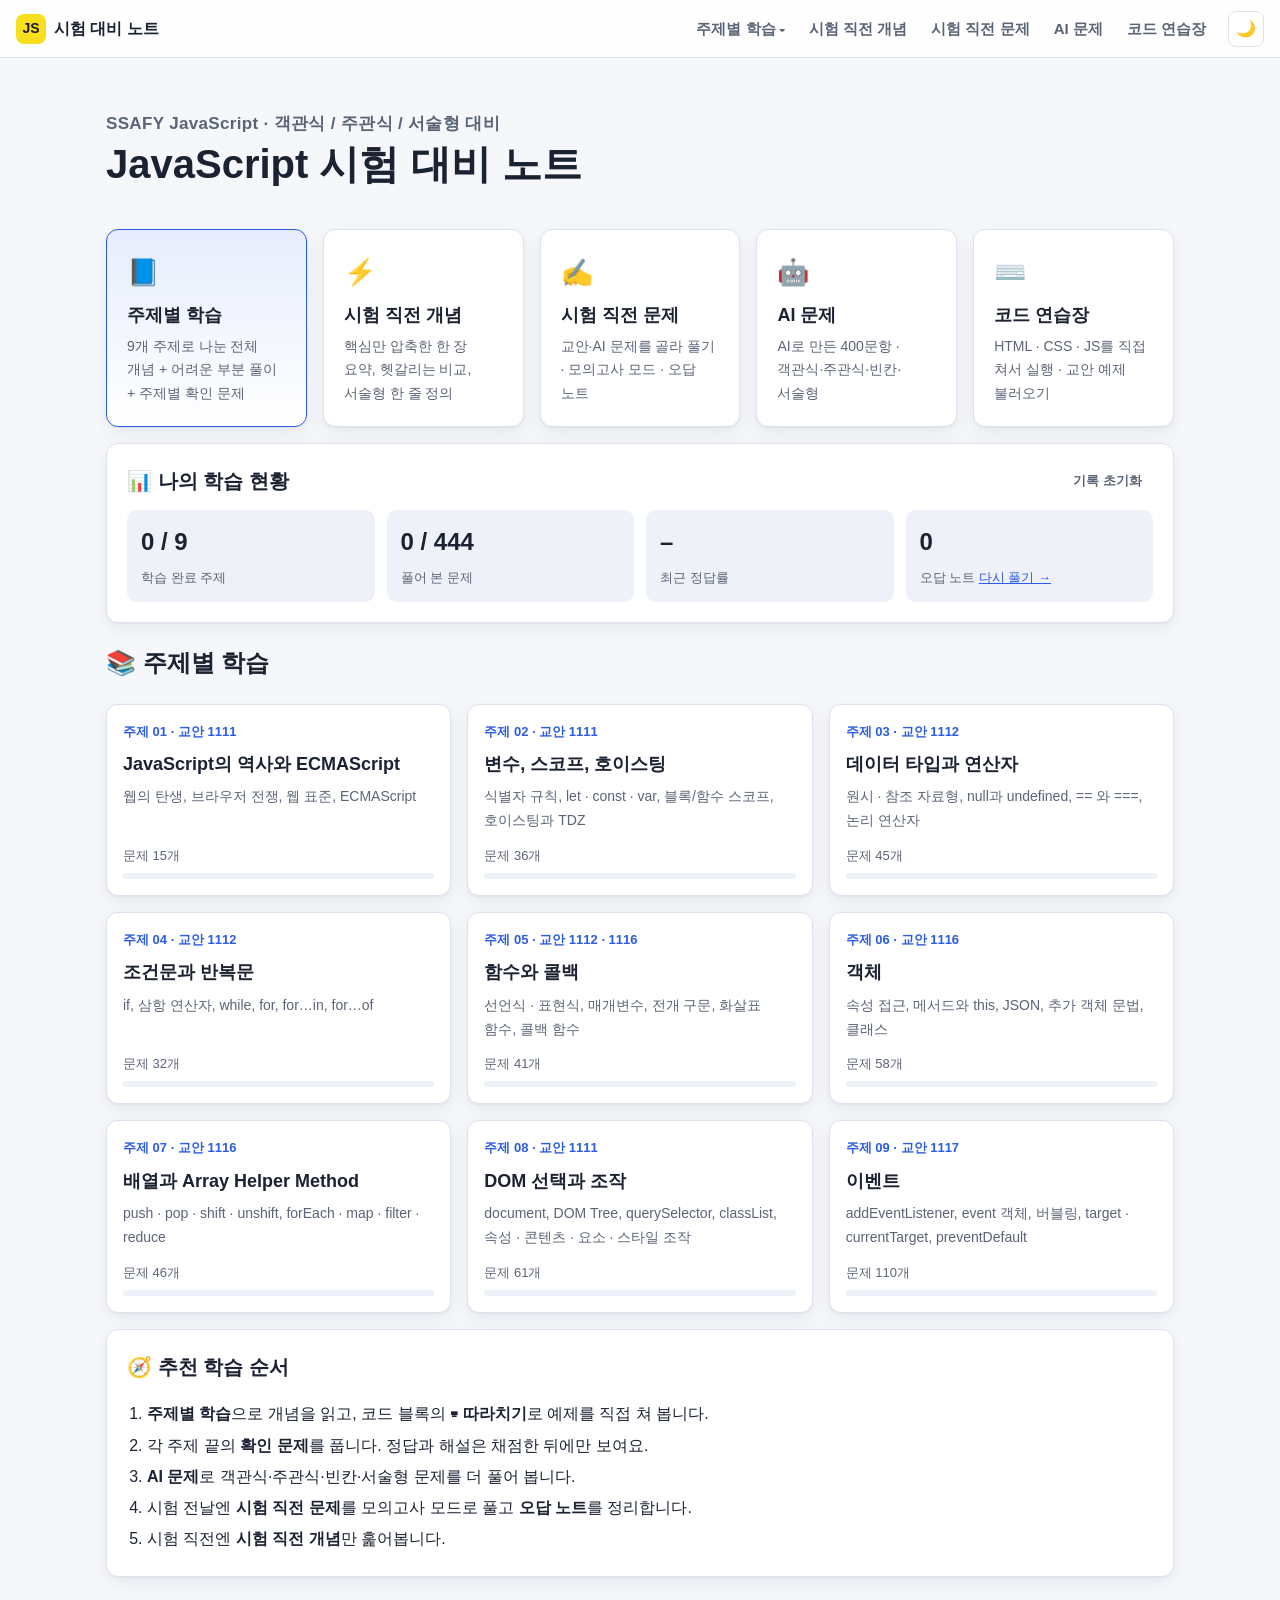
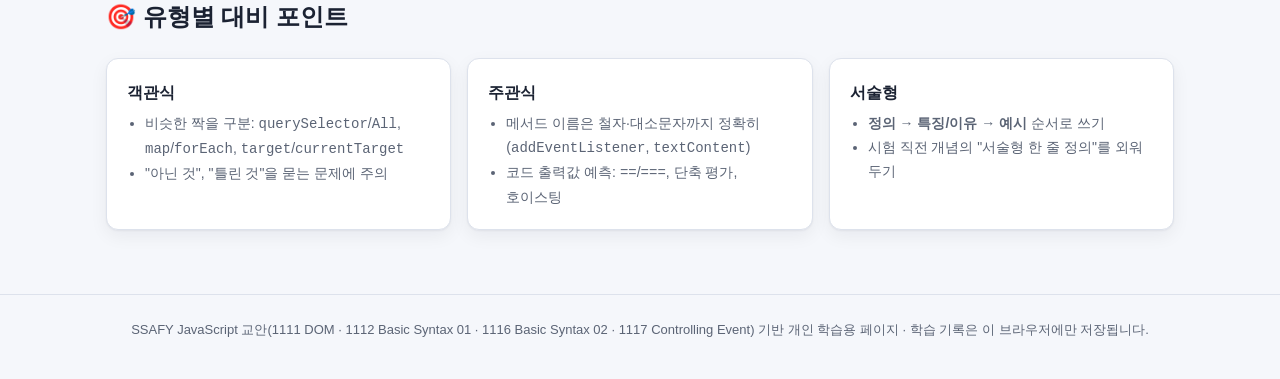
==== commit c7ef5c38: "홈 첫 화면의 교안 안내 문장 삭제 Co-Authored-By: Claude Opus 5.5 <noreply@anthropic.com>" ====
--- a/index.html
+++ b/index.html
@@ -15,7 +15,6 @@
   <section class="hero-home">
     <p class="eyebrow">SSAFY JavaScript · 객관식 / 주관식 / 서술형 대비</p>
     <h1>JavaScript 시험 대비 노트</h1>
-    <p>교안 4개(1111 DOM · 1112 Basic Syntax 01 · 1116 Basic Syntax 02 · 1117 Controlling Event)의 내용을 주제별로 다시 묶었습니다.</p>
   </section>
 
   <div class="grid mode-grid">
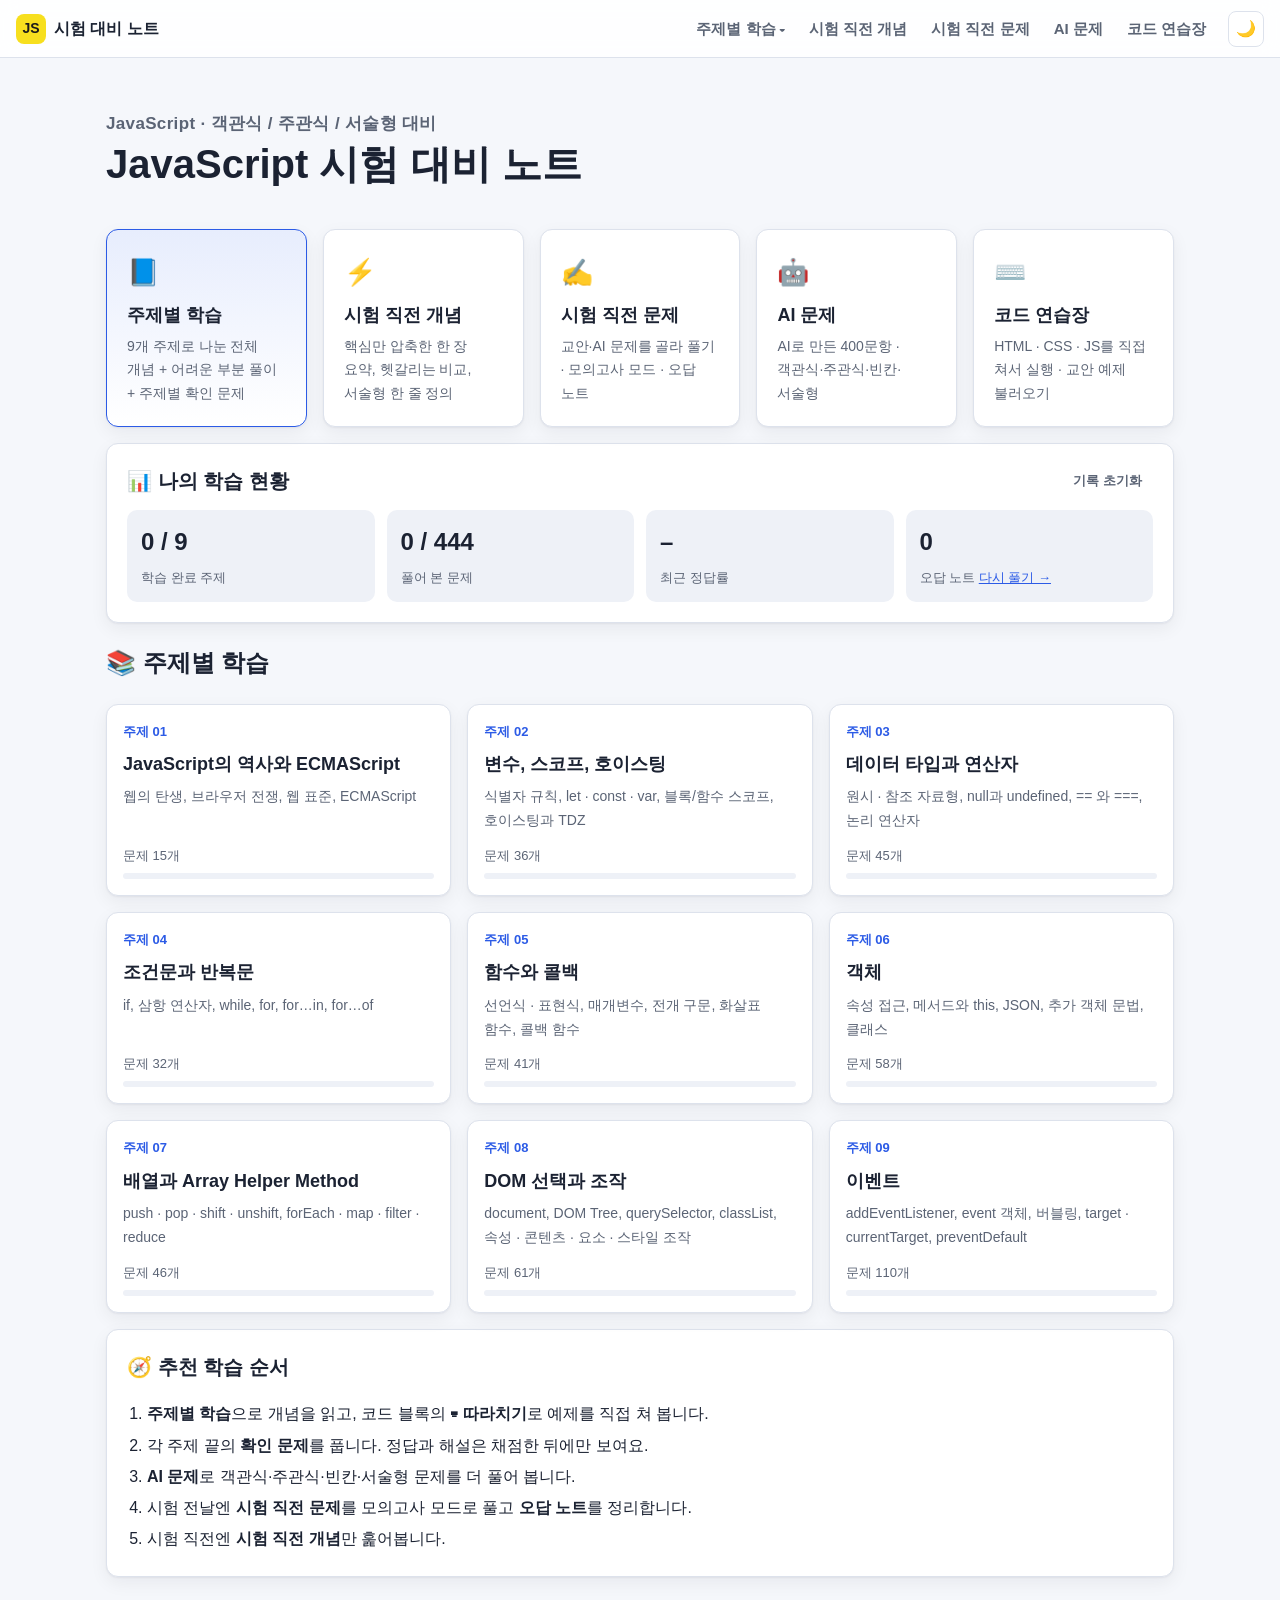
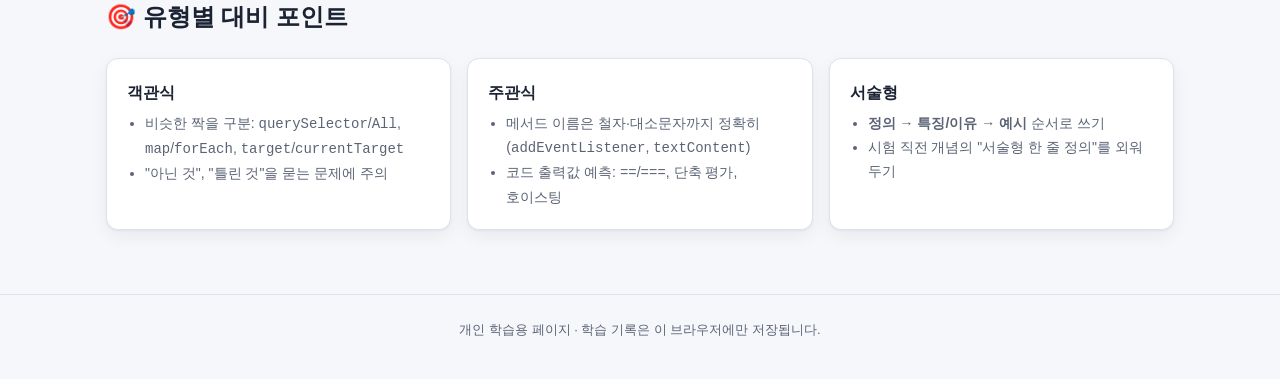
==== commit 73133a52: "화면에서 교안 번호·이름 표기 제거 - 하단 안내, 홈 소개·메타 설명에서 교안 정보와 SSAFY 표기 삭제 - 주제 카드·주제 페이지의 "교안 1111" 등 표시 삭제 - 교안 " ====
--- a/index.html
+++ b/index.html
@@ -4,7 +4,7 @@
 <meta charset="utf-8">
 <meta name="viewport" content="width=device-width, initial-scale=1">
 <title>JS 시험 대비 노트</title>
-<meta name="description" content="SSAFY JavaScript 교안(DOM, Basic Syntax 01·02, Controlling Event) 기반 객관식·주관식·서술형 시험 대비 학습 페이지">
+<meta name="description" content="JavaScript 객관식·주관식·서술형 시험 대비 학습 페이지">
 <script>try{var t=localStorage.getItem('jsstudy:theme');if(t)document.documentElement.dataset.theme=JSON.parse(t)}catch(e){}</script>
 <link rel="stylesheet" href="assets/css/style.css">
 </head>
@@ -13,7 +13,7 @@
 
 <main class="container">
   <section class="hero-home">
-    <p class="eyebrow">SSAFY JavaScript · 객관식 / 주관식 / 서술형 대비</p>
+    <p class="eyebrow">JavaScript · 객관식 / 주관식 / 서술형 대비</p>
     <h1>JavaScript 시험 대비 노트</h1>
   </section>
 
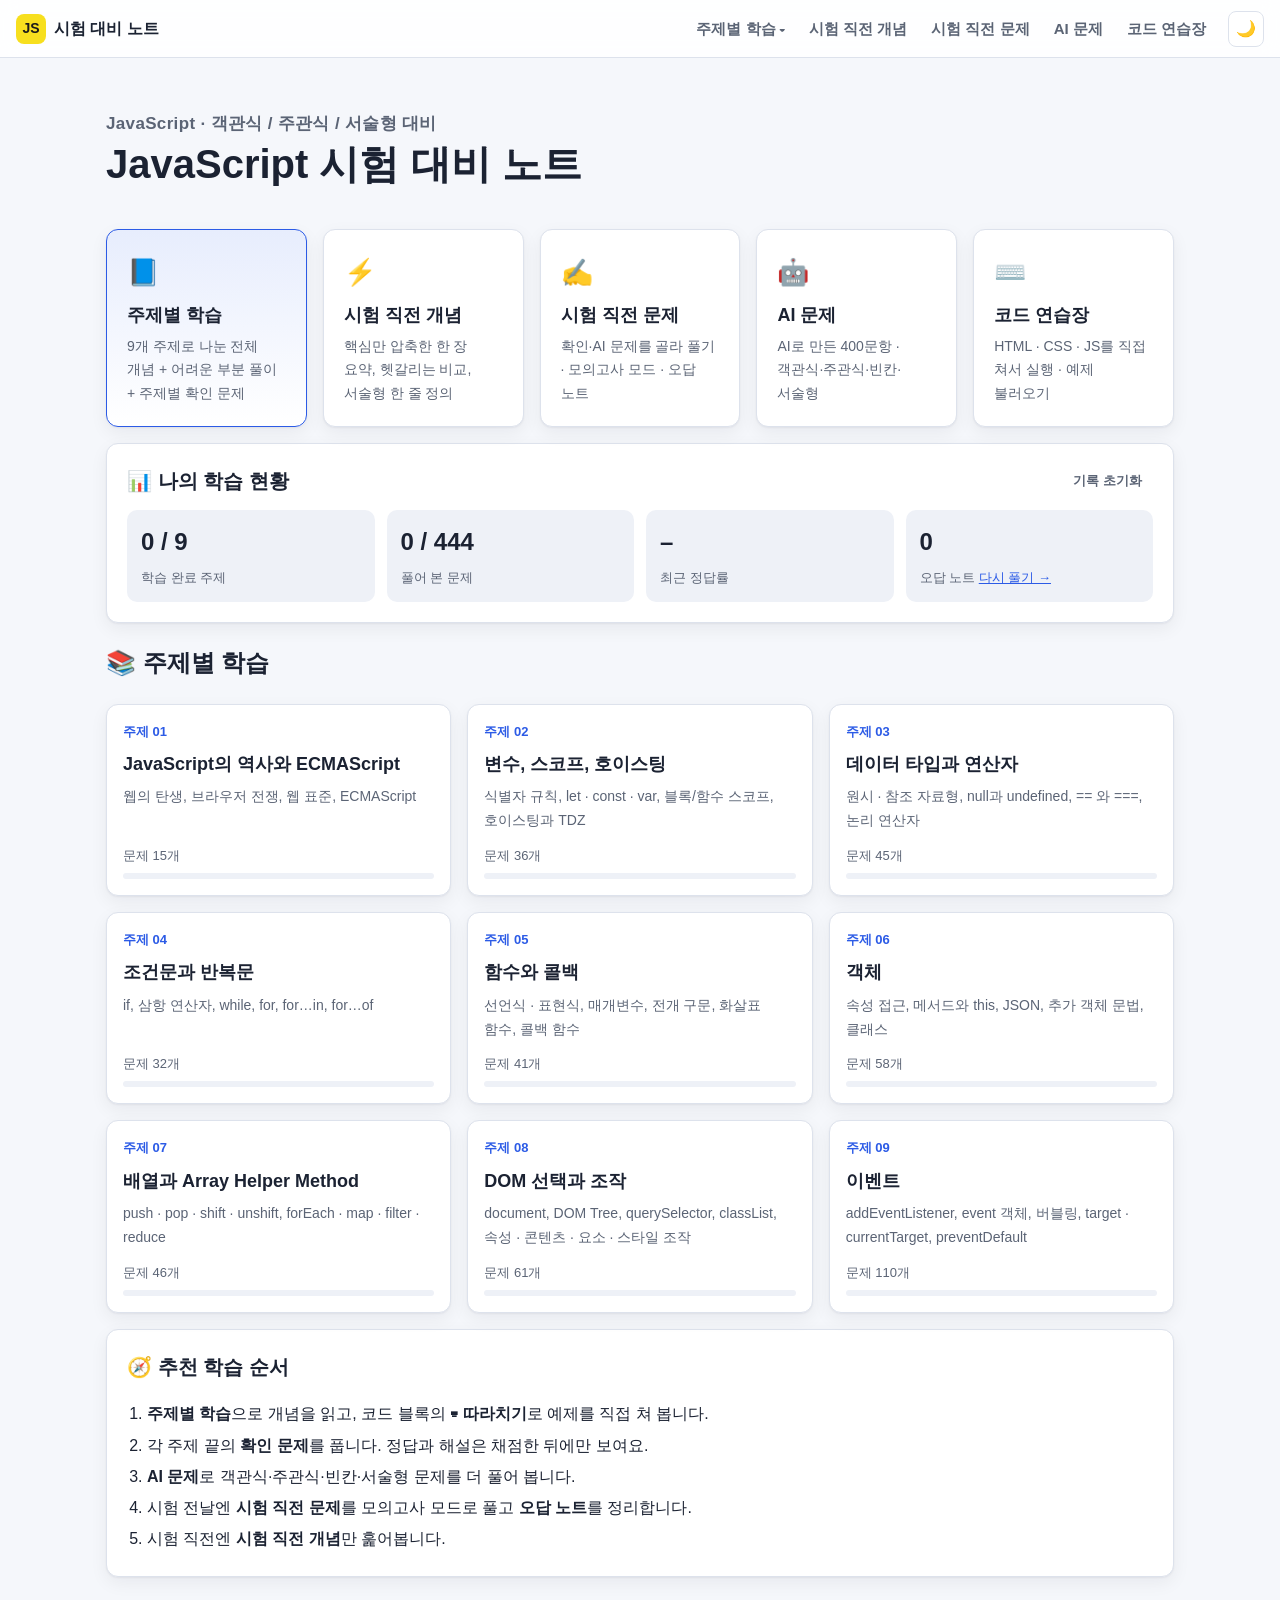
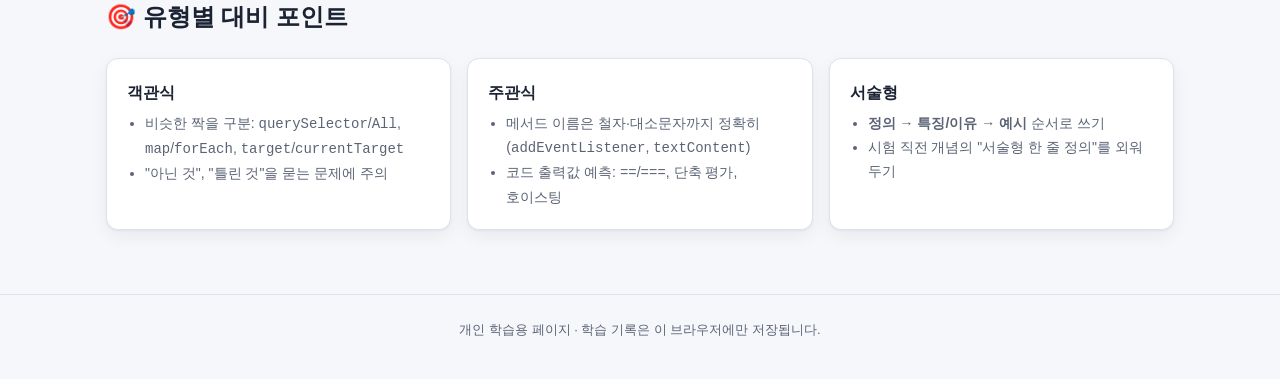
==== commit dd909d6f: "화면의 "교안" 표기를 일반 표현으로 변경 - "교안 확인 문제" → "확인 문제", "교안 TIP" → "TIP", "쉽게 이해하기(교안 내용 풀이)" → "쉽게 이해하기" - " ====
--- a/index.html
+++ b/index.html
@@ -28,7 +28,7 @@
     </a>
     <a class="mode-card" href="exam.html">
       <span class="icon">✍️</span><h3>시험 직전 문제</h3>
-      <p>교안·AI 문제를 골라 풀기 · 모의고사 모드 · 오답 노트</p>
+      <p>확인·AI 문제를 골라 풀기 · 모의고사 모드 · 오답 노트</p>
     </a>
     <a class="mode-card" href="ai.html">
       <span class="icon">🤖</span><h3>AI 문제</h3>
@@ -36,7 +36,7 @@
     </a>
     <a class="mode-card" href="playground.html">
       <span class="icon">⌨️</span><h3>코드 연습장</h3>
-      <p>HTML · CSS · JS를 직접 쳐서 실행 · 교안 예제 불러오기</p>
+      <p>HTML · CSS · JS를 직접 쳐서 실행 · 예제 불러오기</p>
     </a>
   </div>
 
